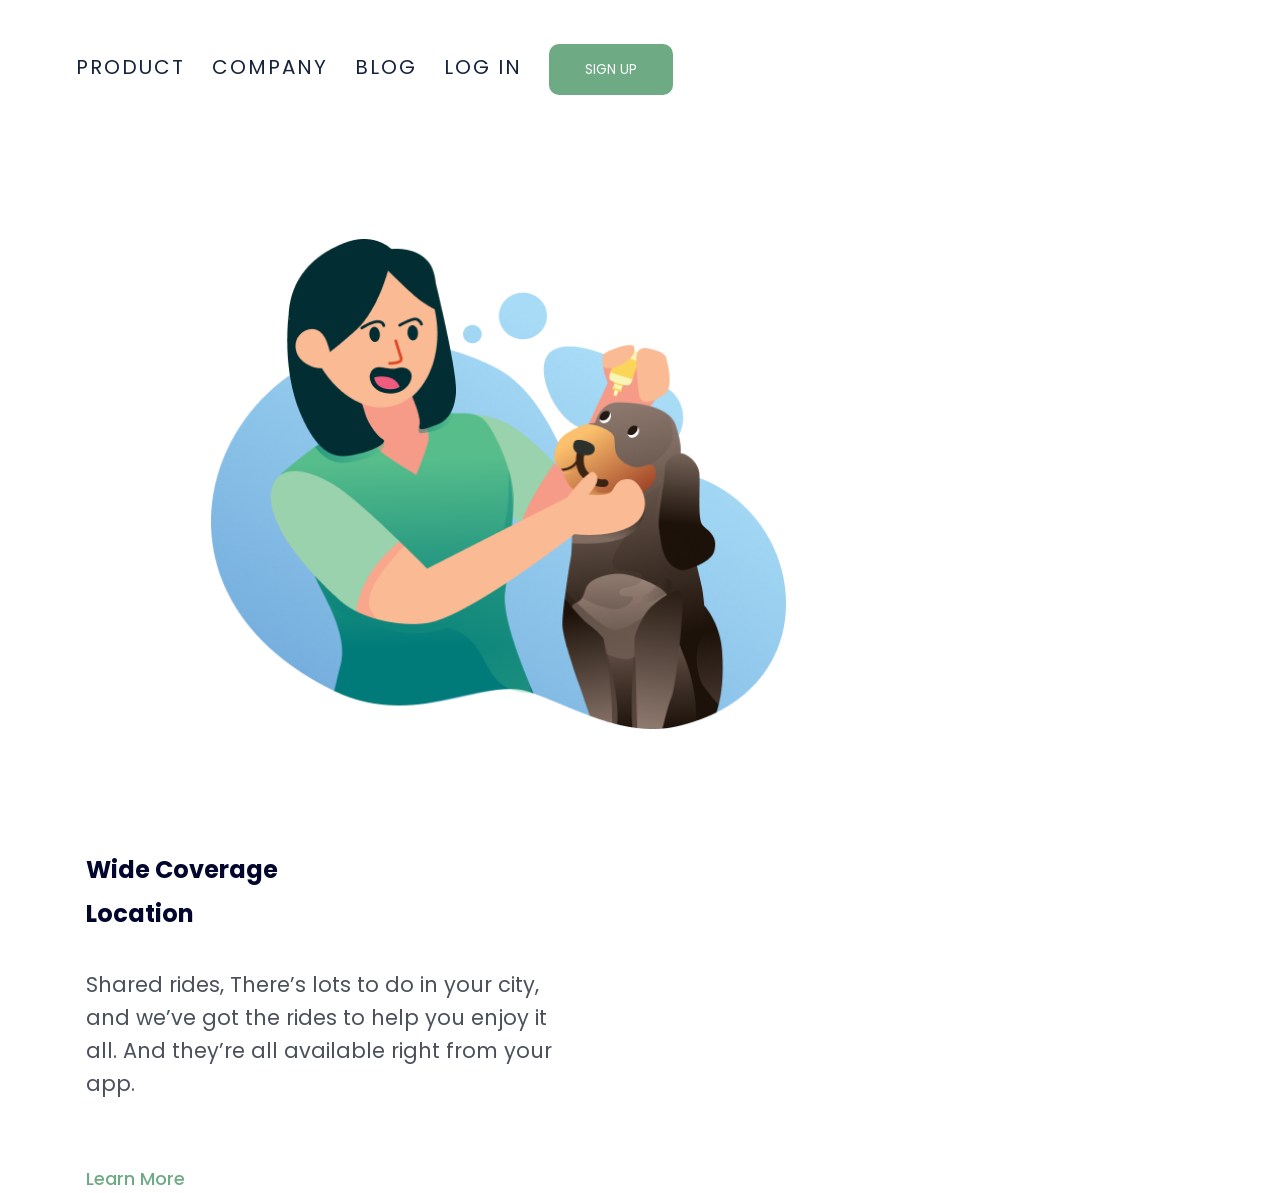
==== Wide-Coverage.html @ 7e2acda2 "just-landpage" ====
<!DOCTYPE html>
<html lang="en">
<head>
    <meta charset="UTF-8">
    <meta name="viewport" content="width=device-width, initial-scale=1.0">
    <link rel="styleSheet" href="./Wide-couverage.css">
     <link href="https://fonts.googleapis.com/css2?family=Poppins:wght@400;500;700&display=swap" rel="stylesheet">
    <title>Wide Coverage</title>
</head>
<body>
       <main class="main-all">
    <header>
        <a a class="link-header">PRODUCT</a>
        <a a class="link-header">COMPANY</a>
        <a a class="link-header">BLOG</a>
        <a a class="link-header">LOG IN</a>
        <button   class="button-header">SIGN UP</button>
    </header>

 
        <section class="images-section">
            <img class="image-logo" src="./assets/images/WeCare.png" alt="we-cara-logo">
        </section>

        <section class="section-info">
        <h1>Wide Coverage Location</h1>

        <p>Shared rides, There’s lots to do in your city,
             and we’ve got the rides to help you enjoy it all.
             And they’re all 
             available right from your app.</p>

             <button class="button-learnMore">Learn More</button>
             </section>
    </main>
    
</body>
</html>
---- Wide-couverage.css ----
/* RESET ALL OR ADD FOR ALL */

* {
  margin: 0px;
  padding: 0px;
  box-sizing: border-box;
  font-family: "Poppins", sans-serif;
}

/* LAYOUT GERAL */

.main-all {
  width: 100vw;
  height: 100vh;
  /* display: flex; */
  /* align-items: center;
  justify-content: center; */

}

/* START CODING */

header {
  margin: 44px 0 144px 76px;
}

.link-header {
  font-weight: 400;
  font-size: 20px;
  line-height: 21px;
  letter-spacing: 2px;
  text-align: center;
  color: #17233d;
  margin-right: 23px;
  cursor: pointer;
  text-decoration: none;
}

.link-header:hover {
  color: #659f79;
}
.link-header:active {
  opacity: 0.6;
}

.button-header {
  width: 124px;
  height: 51px;
  border-radius: 10px;
  background: #6eaa83;
  border: none;
  color: #ffffff;
  cursor: pointer;
}

.button-header:hover {
  opacity: 0.8;
}
.button-header:active {
  opacity: 0.6;
}

.image-logo {
  width: 575px;
  height: 490px;
  margin-left: 125px;
  display: inline;
}

section {
  display: inline-block;
  margin-left: 86px;
  vertical-align: top;
}

.section-info {
  margin-bottom: 1px;
      margin-top: 112px;
}

h1 {
  font-weight: 700;
  line-height: 44px;
  color: #02062d;
  display: inline-block;
  width: 268px;
}

p {
  font-weight: 400;
  line-height: 33px;
  color: #4b505a;
  margin-top: 32px;
  font-size: 21px;
  width: 475px;
  margin-bottom: 65px;
}

.button-learnMore {
  font-weight: 500;
  font-size: 18px;
  line-height: 27px;
  color: #6eaa83;
  text-decoration: none;
  background: none;
  cursor: pointer;
  border: none;
}

.button-learnMore:hover {
  color: #659f79;
}
.button-learnMore:active {
  opacity: 0.6;
}

/* RESPONSIVIDADE */

@media (max-width: 668px) {

    .main-all {
    display: flex;
    flex-direction: column; /* empilha */
  }

  header {
    margin: 20px 0 144px 49px;
  }

    .button-header {
                font-size: 18px;
        width: 120px;
        height: 35px;
                margin-left: 189px;
}

.button-header:hover {
  opacity: 0.8;
}
.button-header:active {
  opacity: 0.6;
}


h1 {
             font-size: 35px;
        line-height: 30px;
        height: auto;
        width: auto;
}

p {
          font-size: 18px;
        line-height: 30px;
        letter-spacing: 0.5;
        width: auto;
        height: auto;
        padding: 10px;
        margin-bottom: 10px;
}

.button-learnMore {
  font-weight: 500;
  font-size: 18px;
  line-height: 27px;
  color: #6eaa83;
  text-decoration: none;
  cursor: pointer;
      border: none;
                /* margin: 0 30px;
                         margin-left: auto;
        margin-right: auto;
        display: flex;
                align-items: center;
  */
}

.button-learnMore:hover {
  color: #659f79;
}
.button-learnMore:active {
  opacity: 0.6;
}


.image-logo {
         width: 85%;
        height: auto;
        margin: auto;
}

a {
    display: none;
}

  /* body {
    display: flex;
    flex-direction: column;
  } */

   section {
    display: block !important;
    /* display: flex;
    flex-direction: column; */
} 

.section-info {
    order: 1;
            margin-top: -53px;
  /* margin-bottom: 1px;
      margin-top: 112px; */
}

.images-section {
    order: 2;
}






}
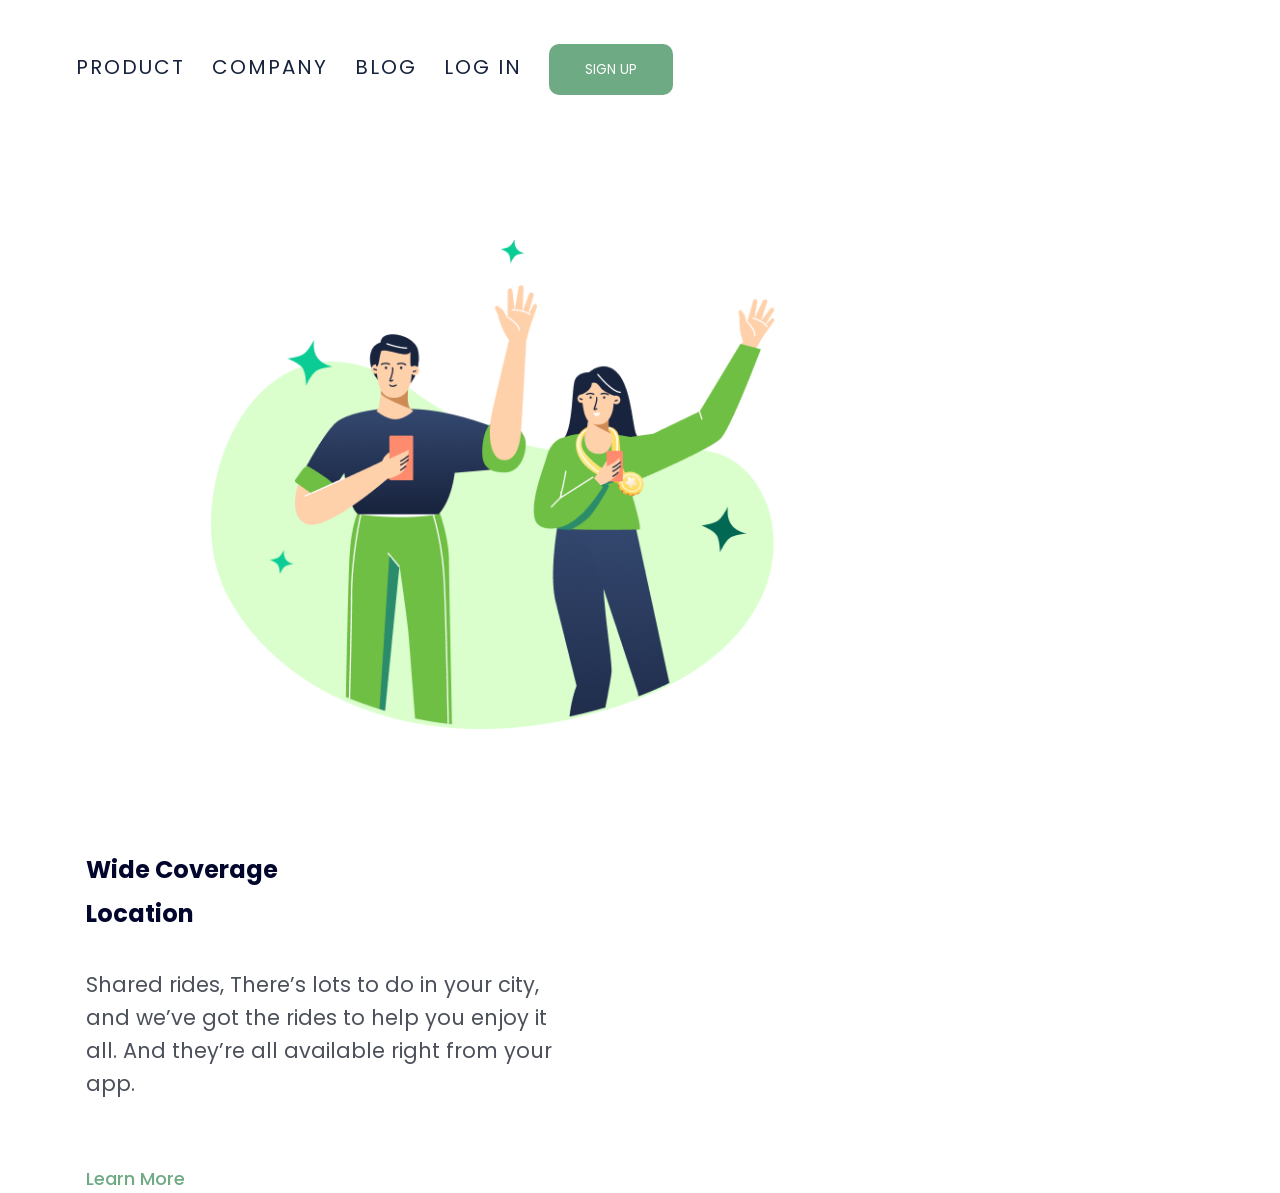
==== commit 8d4eae0a: "just code" ====
--- a/Wide-Coverage.html
+++ b/Wide-Coverage.html
@@ -19,7 +19,7 @@
 
  
         <section class="images-section">
-            <img class="image-logo" src="./assets/images/WeCare.png" alt="we-cara-logo">
+            <img class="image-logo" src="./assets/images/WideCoverage.png" alt="we-cara-logo">
         </section>
 
         <section class="section-info">
@@ -35,4 +35,4 @@
     </main>
     
 </body>
-</html>+</html>
